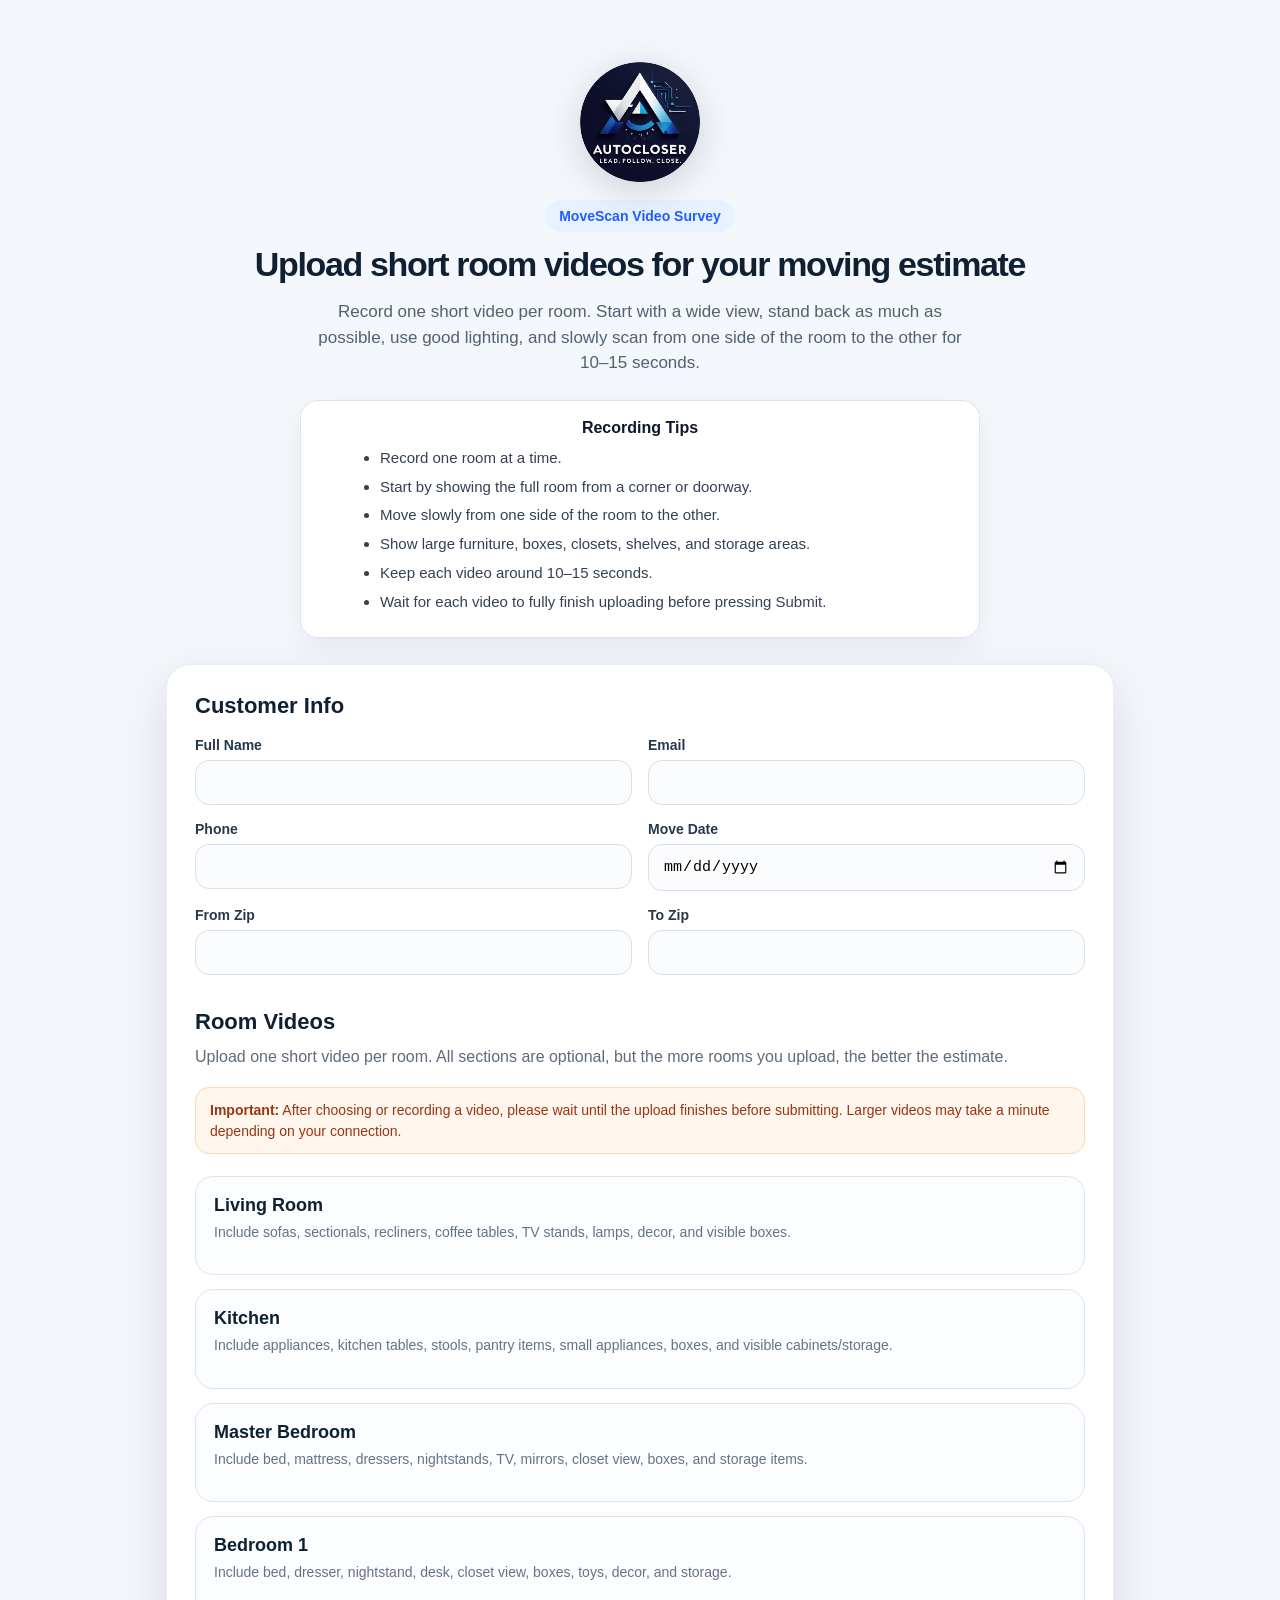
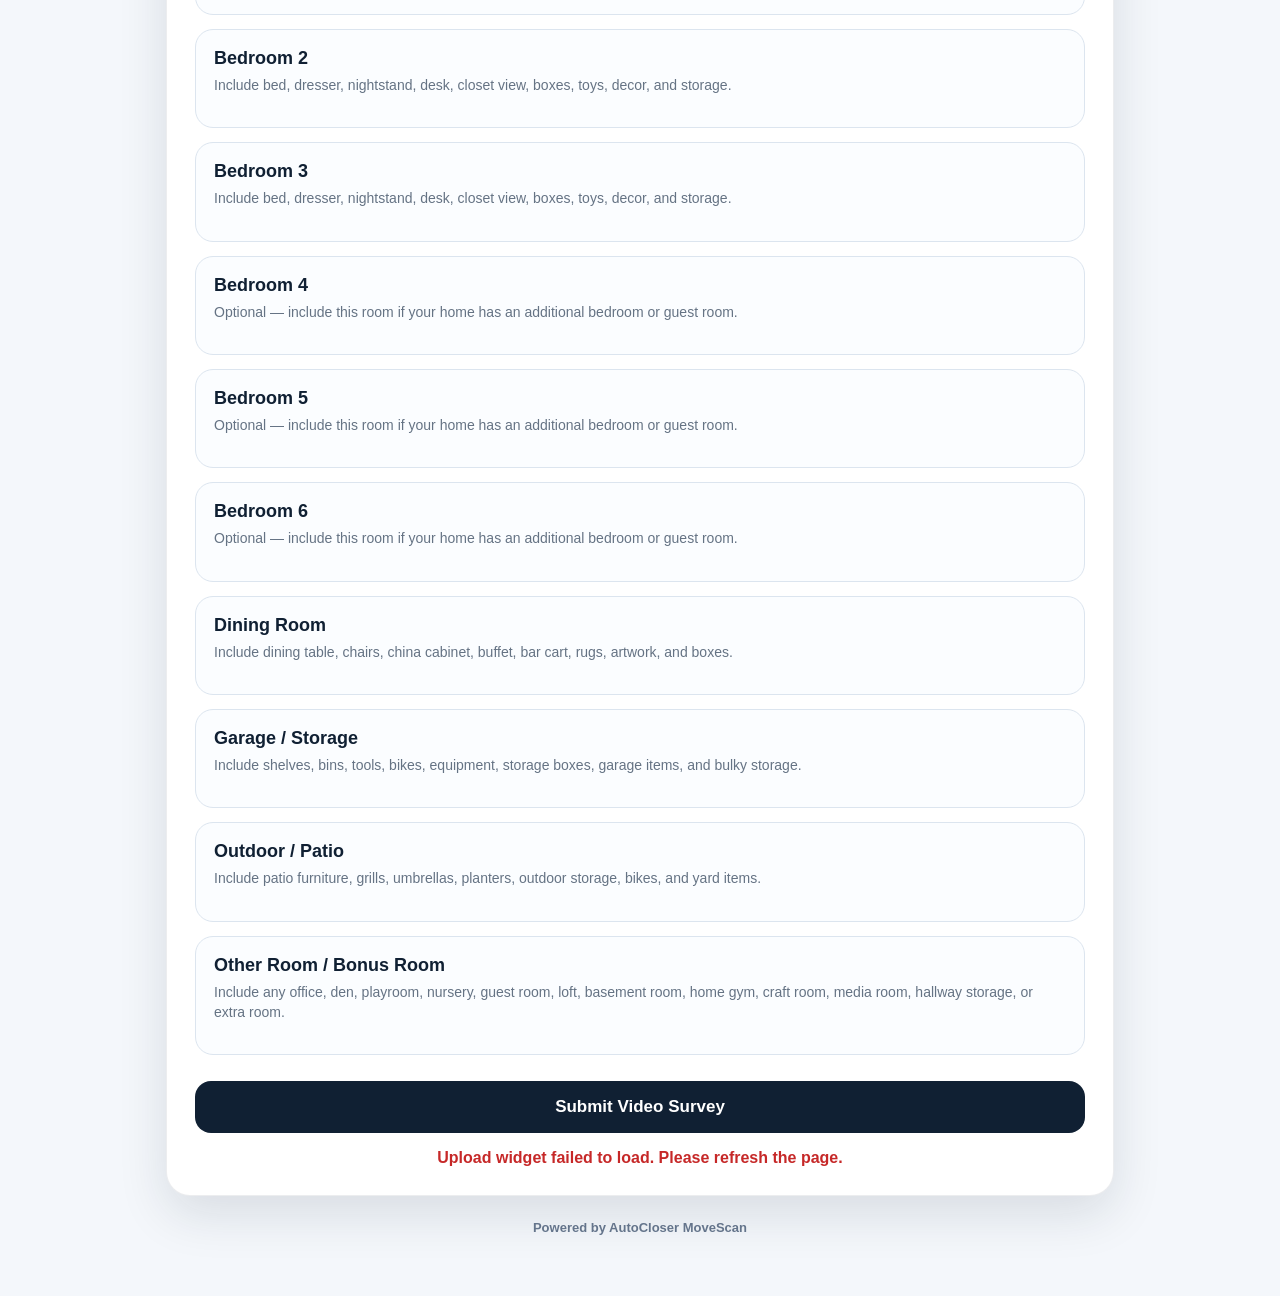
==== index.html @ 5f15b267 "Update script.js version from 17 to 18" ====
<!DOCTYPE html>
<html lang="en">
<head>
  <meta charset="UTF-8" />
  <meta name="viewport" content="width=device-width, initial-scale=1.0" />
  <title>MoveScan Video Survey</title>
  <link rel="stylesheet" href="style.css?v=17" />
</head>
<body>

  <main class="page">
    <section class="hero">
      <img id="brandLogo" src="CC_20250926_175433.png" alt="AutoCloser MoveScan" class="brand-logo" />

      <div class="badge">MoveScan Video Survey</div>

      <h1>Upload short room videos for your moving estimate</h1>

      <p class="hero-subtitle">
        Record one short video per room. Start with a wide view, stand back as much as possible,
        use good lighting, and slowly scan from one side of the room to the other for 10–15 seconds.
      </p>

      <div class="tips-box">
        <div class="tips-title">Recording Tips</div>

        <ul>
          <li>Record one room at a time.</li>
          <li>Start by showing the full room from a corner or doorway.</li>
          <li>Move slowly from one side of the room to the other.</li>
          <li>Show large furniture, boxes, closets, shelves, and storage areas.</li>
          <li>Keep each video around 10–15 seconds.</li>
          <li>Wait for each video to fully finish uploading before pressing Submit.</li>
        </ul>
      </div>
    </section>

    <form id="videoSurveyForm" class="survey-card">

      <h2>Customer Info</h2>

      <div class="grid">
        <label>
          Full Name
          <input type="text" name="name" required />
        </label>

        <label>
          Email
          <input type="email" name="email" required />
        </label>

        <label>
          Phone
          <input type="tel" name="phone" required />
        </label>

        <label>
          Move Date
          <input type="date" name="move_date" />
        </label>

        <label>
          From Zip
          <input type="text" name="from_zip" />
        </label>

        <label>
          To Zip
          <input type="text" name="to_zip" />
        </label>
      </div>

      <h2>Room Videos</h2>

      <p class="helper">
        Upload one short video per room. All sections are optional, but the more rooms you upload,
        the better the estimate.
      </p>

      <p class="upload-note">
        <strong>Important:</strong> After choosing or recording a video, please wait until the upload finishes before submitting.
        Larger videos may take a minute depending on your connection.
      </p>

      <div id="roomUploads" class="rooms"></div>

      <input type="hidden" name="client_code" id="clientCode" value="" />
      <input type="hidden" name="survey_type" value="Video" />

      <button type="submit" class="submit-btn">Submit Video Survey</button>

      <p id="statusMessage" class="status"></p>
    </form>

    <footer class="powered-footer">
      Powered by AutoCloser MoveScan
    </footer>
  </main>

  <script src="https://ucarecdn.com/libs/widget/3.x/uploadcare.full.min.js"></script>
  <script src="script.js?v=18"></script>
</body>
</html>
---- style.css ----
* {
  box-sizing: border-box;
}

body {
  margin: 0;
  font-family: Arial, sans-serif;
  background: #f4f7fb;
  color: #102033;
}

.page {
  width: 100%;
  max-width: 980px;
  margin: 0 auto;
  padding: 28px 16px 60px;
}

.hero {
  text-align: center;
  padding: 34px 18px 26px;
}

.brand-logo {
  width: 120px !important;
  max-width: 120px !important;
  height: auto !important;
  display: block;
  margin: 0 auto 18px;
  border-radius: 50%;
  object-fit: contain;
  filter: drop-shadow(0 8px 18px rgba(15, 23, 42, 0.16));
}

.badge {
  display: inline-block;
  padding: 8px 14px;
  border-radius: 999px;
  background: #e8f1ff;
  color: #1f5eff;
  font-weight: 700;
  font-size: 14px;
  margin-bottom: 14px;
}

.hero h1 {
  margin: 0;
  font-size: 34px;
  line-height: 1.1;
  letter-spacing: -0.04em;
}

.hero p,
.hero-subtitle {
  max-width: 660px;
  margin: 16px auto 0;
  font-size: 17px;
  line-height: 1.5;
  color: #526172;
}

.tips-box {
  margin: 24px auto 0;
  max-width: 680px;
  background: #ffffff;
  border: 1px solid #dbe4f0;
  border-radius: 18px;
  padding: 18px 22px;
  box-shadow: 0 10px 28px rgba(15, 23, 42, 0.06);
  color: #334155;
  text-align: left;
}

.tips-title,
.tips-box strong {
  display: block;
  color: #0f172a;
  font-size: 16px;
  font-weight: 800;
  margin-bottom: 10px;
  text-align: center;
}

.tips-box ul {
  margin: 0 auto;
  padding-left: 20px;
  max-width: 560px;
}

.tips-box li {
  margin: 7px 0;
  line-height: 1.45;
  font-size: 15px;
}

.survey-card {
  background: white;
  border-radius: 24px;
  padding: 28px;
  box-shadow: 0 18px 50px rgba(16, 32, 51, 0.12);
  border: 1px solid rgba(16, 32, 51, 0.08);
}

h2 {
  margin: 0 0 18px;
  font-size: 22px;
}

.grid {
  display: grid;
  grid-template-columns: repeat(2, 1fr);
  gap: 16px;
  margin-bottom: 34px;
}

label {
  display: flex;
  flex-direction: column;
  gap: 7px;
  font-weight: 700;
  font-size: 14px;
  color: #27384c;
}

input,
select,
textarea {
  width: 100%;
  border: 1px solid #d8e0ea;
  border-radius: 14px;
  padding: 13px 14px;
  font-size: 15px;
  outline: none;
  background: #fbfcfe;
}

input:focus,
select:focus,
textarea:focus {
  border-color: #1f5eff;
  box-shadow: 0 0 0 3px rgba(31, 94, 255, 0.12);
}

.helper {
  margin: -8px 0 18px;
  color: #5d6b7a;
  line-height: 1.5;
}

.upload-note {
  margin: 12px 0 22px;
  background: #fff7ed;
  border: 1px solid #fed7aa;
  color: #9a3412;
  border-radius: 14px;
  padding: 12px 14px;
  font-size: 14px;
  line-height: 1.45;
}

.rooms {
  display: grid;
  grid-template-columns: 1fr;
  gap: 14px;
}

.room-card {
  border: 1px solid #dce5ef;
  border-radius: 18px;
  padding: 18px;
  background: #fbfdff;
}

.room-card h3 {
  margin: 0 0 6px;
  font-size: 18px;
}

.room-card p {
  margin: 0 0 14px;
  color: #657384;
  line-height: 1.45;
  font-size: 14px;
}

.uploadcare--widget__button {
  background: #1f5eff !important;
  border-radius: 12px !important;
  padding: 11px 16px !important;
}

.submit-btn {
  width: 100%;
  margin-top: 26px;
  border: none;
  border-radius: 16px;
  padding: 16px 20px;
  background: #102033;
  color: white;
  font-size: 17px;
  font-weight: 800;
  cursor: pointer;
}

.submit-btn:hover {
  opacity: 0.92;
}

.submit-btn:disabled {
  opacity: 0.55;
  cursor: not-allowed;
}

.status {
  margin: 16px 0 0;
  font-weight: 700;
  text-align: center;
}

.status.success {
  color: #138a44;
}

.status.error {
  color: #c62828;
}

@media (max-width: 720px) {
  .page {
    padding: 18px 12px 44px;
  }

  .hero {
    padding: 24px 8px 18px;
  }

 .brand-logo {
  width: 95px !important;
  max-width: 95px !important;
  margin-bottom: 14px;
}

  .hero h1 {
    font-size: 28px;
  }

  .hero p,
  .hero-subtitle {
    font-size: 15px;
  }

  .tips-box {
    padding: 16px;
    border-radius: 16px;
    margin-top: 18px;
  }

  .tips-title,
  .tips-box strong {
    font-size: 15px;
  }

  .tips-box li {
    font-size: 14px;
  }

  .survey-card {
    padding: 20px;
    border-radius: 20px;
  }

  .grid {
    grid-template-columns: 1fr;
  }

  .upload-note {
    font-size: 13px;
    padding: 11px 12px;
  }
}
.powered-footer {
  margin: 24px 0 0;
  text-align: center;
  color: #64748b;
  font-size: 13px;
  font-weight: 700;
}
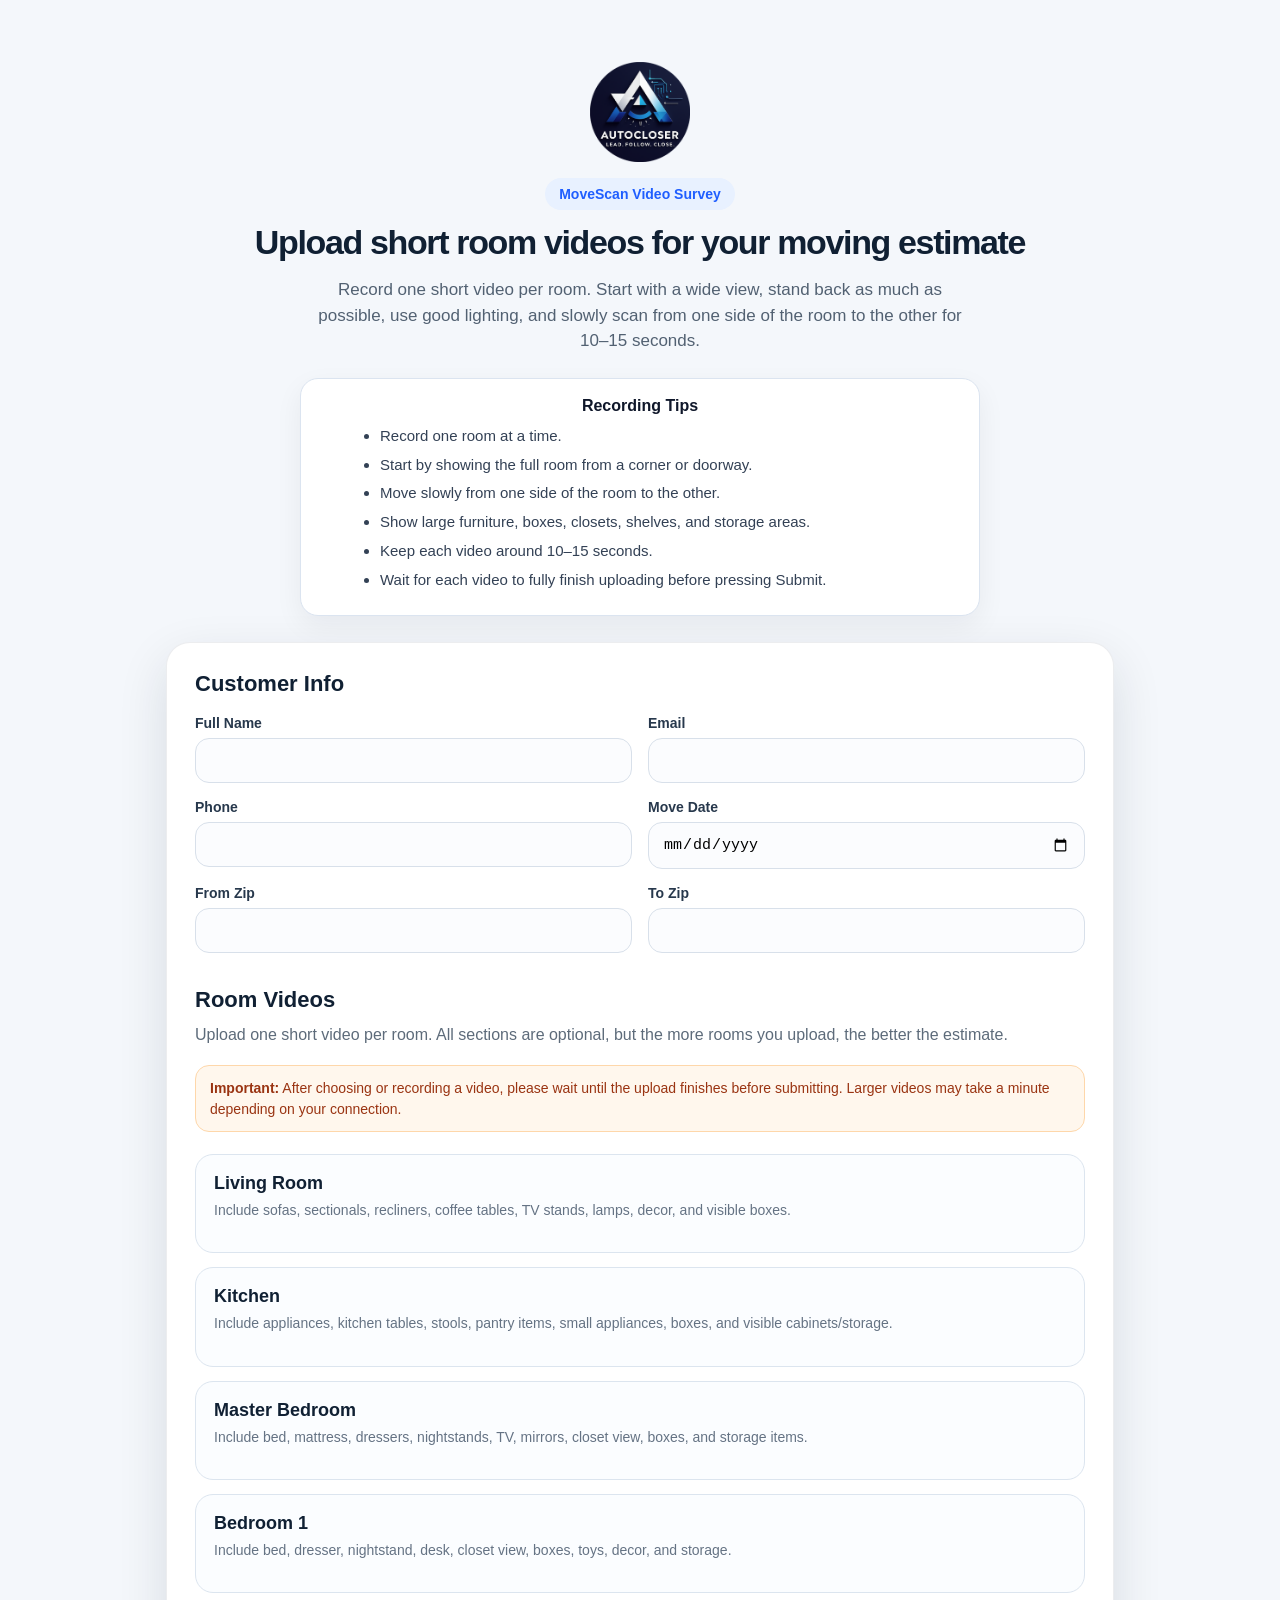
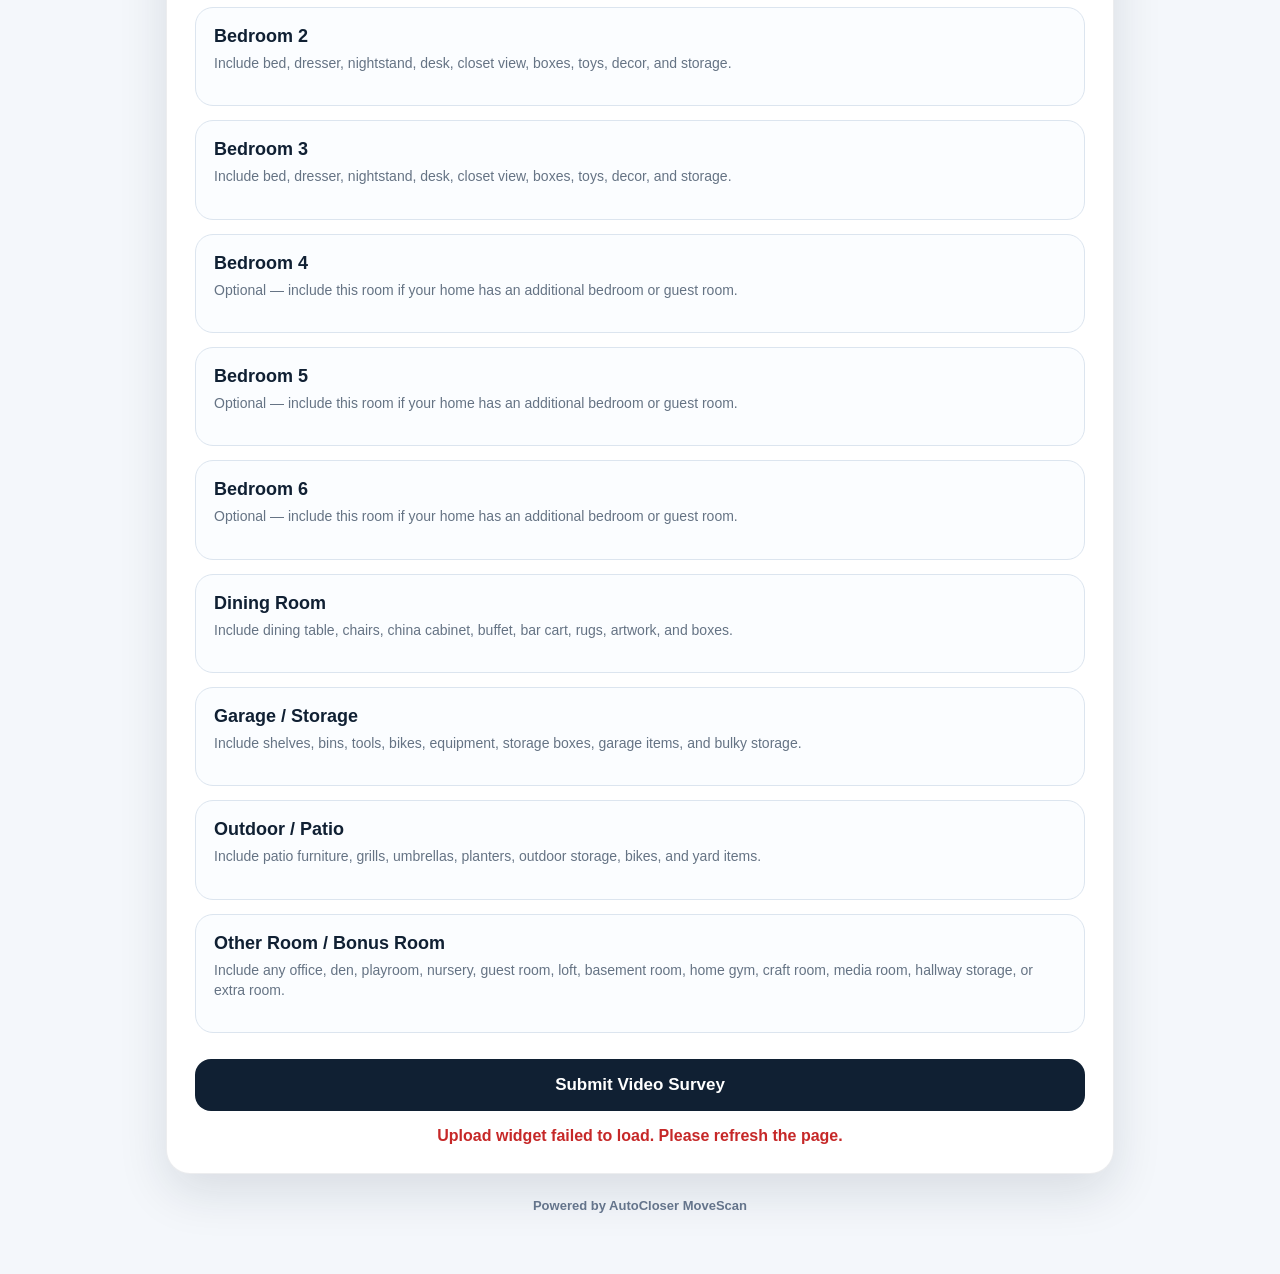
==== commit 7d643004: "Update index.html" ====
--- a/index.html
+++ b/index.html
@@ -4,13 +4,15 @@
   <meta charset="UTF-8" />
   <meta name="viewport" content="width=device-width, initial-scale=1.0" />
   <title>MoveScan Video Survey</title>
-  <link rel="stylesheet" href="style.css?v=17" />
+  <link rel="stylesheet" href="style.css?v=21" />
 </head>
 <body>
 
   <main class="page">
     <section class="hero">
-      <img id="brandLogo" src="CC_20250926_175433.png" alt="AutoCloser MoveScan" class="brand-logo" />
+      <div class="brand-logo-wrap">
+  <img id="brandLogo" src="CC_20250926_175433.png" alt="AutoCloser MoveScan" class="brand-logo" />
+</div>
 
       <div class="badge">MoveScan Video Survey</div>
 
@@ -99,6 +101,6 @@
   </main>
 
   <script src="https://ucarecdn.com/libs/widget/3.x/uploadcare.full.min.js"></script>
-  <script src="script.js?v=18"></script>
+  <script src="script.js?v=21"></script>
 </body>
 </html>
--- a/style.css
+++ b/style.css
@@ -21,15 +21,23 @@
   padding: 34px 18px 26px;
 }
 
+/* Universal logo holder — works for wide, square, PNG, JPG, GIF logos */
+.brand-logo-wrap {
+  width: 220px;
+  height: 100px;
+  margin: 0 auto 16px;
+  display: flex;
+  align-items: center;
+  justify-content: center;
+}
+
 .brand-logo {
-  width: 120px !important;
-  max-width: 120px !important;
+  max-width: 100% !important;
+  max-height: 100% !important;
+  width: auto !important;
   height: auto !important;
   display: block;
-  margin: 0 auto 18px;
-  border-radius: 50%;
   object-fit: contain;
-  filter: drop-shadow(0 8px 18px rgba(15, 23, 42, 0.16));
 }
 
 .badge {
@@ -225,6 +233,14 @@
   color: #c62828;
 }
 
+.powered-footer {
+  margin: 24px 0 0;
+  text-align: center;
+  color: #64748b;
+  font-size: 13px;
+  font-weight: 700;
+}
+
 @media (max-width: 720px) {
   .page {
     padding: 18px 12px 44px;
@@ -234,11 +250,11 @@
     padding: 24px 8px 18px;
   }
 
- .brand-logo {
-  width: 95px !important;
-  max-width: 95px !important;
-  margin-bottom: 14px;
-}
+  .brand-logo-wrap {
+    width: 170px;
+    height: 80px;
+    margin-bottom: 14px;
+  }
 
   .hero h1 {
     font-size: 28px;
@@ -278,10 +294,3 @@
     padding: 11px 12px;
   }
 }
-.powered-footer {
-  margin: 24px 0 0;
-  text-align: center;
-  color: #64748b;
-  font-size: 13px;
-  font-weight: 700;
-}
